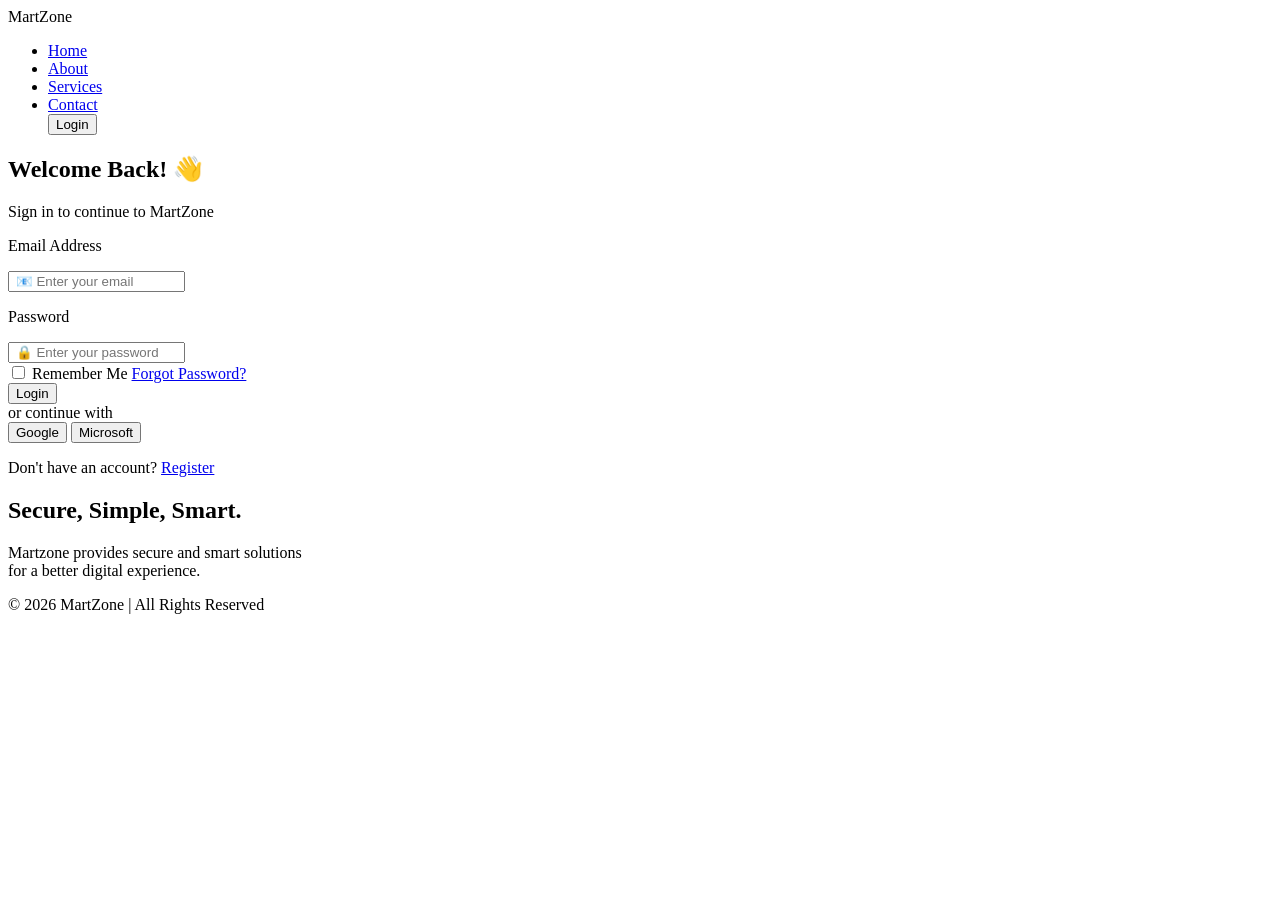
==== project-2/index.html @ e75144cb "html done" ====
<!DOCTYPE html>
<html lang="en">
<head>
    <meta charset="UTF-8">
    <meta name="viewport" content="width=device-width, initial-scale=1.0">
    <link rel="stylesheet" href="style.css">
    <title>Document</title>
</head>
<body>
    <nav>
        <div class="logo">
            MartZone
        </div>
    <ul class="menu">
        <li><a href="#">Home</a></li>
        <li><a href="#">About</a></li>
        <li><a href="#">Services</a></li>
        <li><a href="#">Contact</a></li>
        <button class="login-box">Login</button>
    </ul>
    </nav>
    <div class="login-box">
        <div class="profile-icon"></div>
        <h2>Welcome Back! &#128075;</h2>
        <p>Sign in to continue to MartZone</p>
        <form action="">
            <p>Email Address</p>
            <input type="email" placeholder=" 📧 Enter your email">
            <p>Password</p>
            <input type="password" placeholder=" 🔒 Enter your password">
            <div class="options">
                <label>
                    <input type="checkbox">
                    Remember Me
                </label>
                <a href="#">Forgot Password?</a>
            </div>
            <button type="submit">Login</button>
            <div class="divider">
                <span>or continue with</span>
            </div>
            <button class="google">Google</button>
            <button class="microsoft">Microsoft</button>
            <p class="signup">
                Don't have an account?
                <a href="#">Register</a>
            </p>
        </form>
    </div>
    <div class="right-section">
        <div class="illustration">

        </div>
    <h2>Secure, Simple, Smart.</h2>
    <p>
        Martzone provides secure and smart solutions <br>
        for a better digital experience.
    </p>
    <div class="dots">
        <div class="dot"></div>
        <div class="dot acive"></div>
        <div class="dot"></div>
        <div class="dot"></div>
    </div>
    </div>
    <footer>
        &copy; 2026 MartZone | All Rights Reserved
    </footer>
</body>
</html>
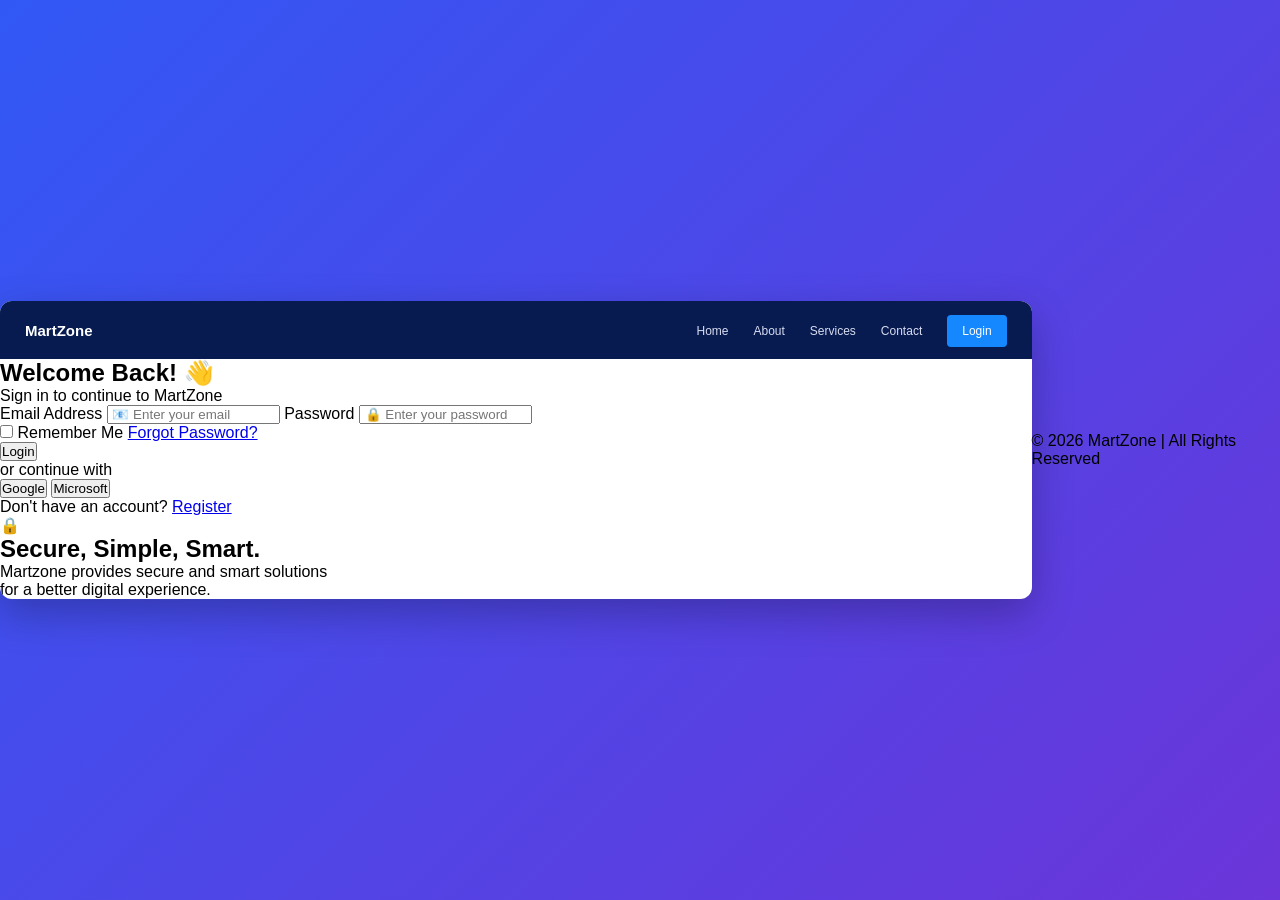
==== commit 38a3ae2e: "assignment 2" ====
--- a/project-2/index.html
+++ b/project-2/index.html
@@ -4,9 +4,10 @@
     <meta charset="UTF-8">
     <meta name="viewport" content="width=device-width, initial-scale=1.0">
     <link rel="stylesheet" href="style.css">
-    <title>Document</title>
+    <title>Martzone - Login</title>
 </head>
 <body>
+    <div class="container">
     <nav>
         <div class="logo">
             MartZone
@@ -16,40 +17,42 @@
         <li><a href="#">About</a></li>
         <li><a href="#">Services</a></li>
         <li><a href="#">Contact</a></li>
-        <button class="login-box">Login</button>
+        <li><a href="#" class="active">Login</a></li>
     </ul>
     </nav>
-    <div class="login-box">
-        <div class="profile-icon"></div>
+    <div class="content">
+        <div class="login-section">
         <h2>Welcome Back! &#128075;</h2>
-        <p>Sign in to continue to MartZone</p>
-        <form action="">
-            <p>Email Address</p>
-            <input type="email" placeholder=" 📧 Enter your email">
-            <p>Password</p>
-            <input type="password" placeholder=" 🔒 Enter your password">
+        <p class="subtitle">Sign in to continue to MartZone</p>
+        <form>
+            <label>Email Address</label>
+            <input type="email" placeholder=" 📧 Enter your email" required>
+            <label>Password</label>
+            <input type="password" placeholder=" 🔒 Enter your password" required>
             <div class="options">
-                <label>
+                <label class="remember">
                     <input type="checkbox">
                     Remember Me
                 </label>
                 <a href="#">Forgot Password?</a>
             </div>
-            <button type="submit">Login</button>
+            <button type="submit" class="login-button">Login</button>
             <div class="divider">
                 <span>or continue with</span>
             </div>
-            <button class="google">Google</button>
-            <button class="microsoft">Microsoft</button>
+            <div class="social-buttons">
+            <button type="button" class="social">Google</button>
+            <button type="button" class="social">Microsoft</button>
+            </div>
             <p class="signup">
                 Don't have an account?
                 <a href="#">Register</a>
             </p>
         </form>
     </div>
-    <div class="right-section">
+    <div class="welcome-section">
         <div class="illustration">
-
+            &#128274;
         </div>
     <h2>Secure, Simple, Smart.</h2>
     <p>
@@ -57,12 +60,13 @@
         for a better digital experience.
     </p>
     <div class="dots">
-        <div class="dot"></div>
-        <div class="dot acive"></div>
-        <div class="dot"></div>
-        <div class="dot"></div>
+        <span class="active-dot"></span>
+        <span></span>
+        <span></span>
     </div>
     </div>
+</div>
+</div>
     <footer>
         &copy; 2026 MartZone | All Rights Reserved
     </footer>
--- a/project-2/style.css
+++ b/project-2/style.css
@@ -0,0 +1,64 @@
+*{
+    margin: 0;
+    padding: 0;
+    box-sizing: border-box;
+}
+
+body{
+    background: linear-gradient(135deg,#3158f5,#6b35d9);
+    min-height: 100vh;
+    font-family: Arial, Helvetica, sans-serif;
+    display: flex;
+    justify-content: center;
+    align-items: center;
+}
+
+.container{
+    width: 90%;
+    max-width: 1100px;
+    background: white;
+    border-radius: 12px;
+    overflow: hidden;
+    box-shadow: 0 15px 40px rgba(0,0,0,0.25);
+}
+
+nav{
+    height: 58px;
+    background: #071b50;
+    display: flex;
+    justify-content: space-between;
+    align-items: center;
+    padding: 0 25px;
+}
+
+.logo{
+    color: white;
+    font-size: 15px;
+    font-weight: bold;
+}
+
+.menu{
+    list-style: none;
+    display: flex;
+    align-items: center;
+    gap: 25px;
+}
+
+.menu li a{
+    text-decoration: none;
+    color: #d7dcf0;
+    font-size: 12px;
+    transition: 0.3s;
+}
+
+.menu li a:hover{
+    color: white;
+}
+
+.menu li .active{
+    background: #1688ff;
+    color: white;
+    padding: 9px 15px;
+    border-radius: 4px;
+}
+
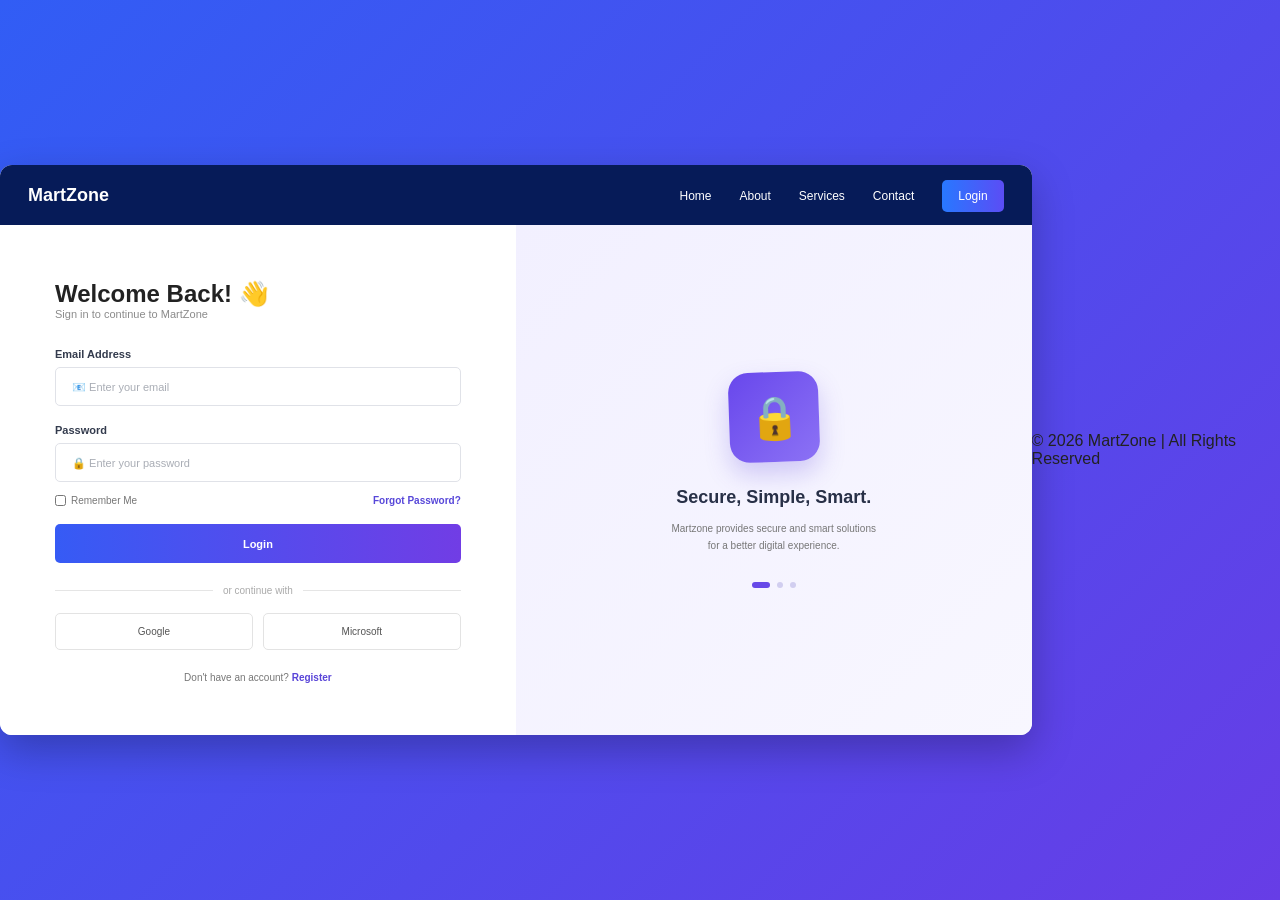
==== commit 946b2127: "css form validation" ====
--- a/project-2/index.html
+++ b/project-2/index.html
@@ -24,9 +24,9 @@
         <div class="login-section">
         <h2>Welcome Back! &#128075;</h2>
         <p class="subtitle">Sign in to continue to MartZone</p>
-        <form>
+        <form onsubmit="return validateForm()">
             <label>Email Address</label>
-            <input type="email" placeholder=" 📧 Enter your email" required>
+            <input id="email1" type="email" placeholder=" 📧 Enter your email" required>
             <label>Password</label>
             <input type="password" placeholder=" 🔒 Enter your password" required>
             <div class="options">
@@ -67,8 +67,22 @@
     </div>
 </div>
 </div>
+
     <footer>
         &copy; 2026 MartZone | All Rights Reserved
     </footer>
+
+<script>
+    function validateForm(){
+    let email =  document.getElementById("email1").value;
+    let pattern = /^[^\s@]+@[^\s@]+\.[^\s@]+$/;
+    if(!pattern.test(email)){
+        alert("Enter a valid email address now");
+        return false;
+    }
+    alert("Login successful!!!!");
+    return true;
+}
+</script>
 </body>
-</html>+</html>
--- a/project-2/style.css
+++ b/project-2/style.css
@@ -1,64 +1,410 @@
-*{
+* {
     margin: 0;
     padding: 0;
     box-sizing: border-box;
 }
 
-body{
-    background: linear-gradient(135deg,#3158f5,#6b35d9);
+body {
+    font-family: Arial, Helvetica, sans-serif;
     min-height: 100vh;
-    font-family: Arial, Helvetica, sans-serif;
+    background: linear-gradient(135deg, #315df5, #673de6);
     display: flex;
     justify-content: center;
     align-items: center;
-}
-
-.container{
+    color: #222;
+}
+
+
+
+
+.container {
     width: 90%;
     max-width: 1100px;
-    background: white;
+    background: #ffffff;
     border-radius: 12px;
     overflow: hidden;
-    box-shadow: 0 15px 40px rgba(0,0,0,0.25);
-}
-
-nav{
-    height: 58px;
-    background: #071b50;
-    display: flex;
+    box-shadow: 0 15px 40px rgba(0, 0, 0, 0.25);
+}
+
+
+
+
+nav {
+    height: 60px;
+    background: #061b58;
+    display: flex;
+    align-items: center;
     justify-content: space-between;
-    align-items: center;
-    padding: 0 25px;
-}
-
-.logo{
+    padding: 0 28px;
+}
+
+.logo {
     color: white;
-    font-size: 15px;
+    font-size: 18px;
     font-weight: bold;
-}
-
-.menu{
+    display: flex;
+    align-items: center;
+    gap: 7px;
+}
+
+.menu {
     list-style: none;
     display: flex;
     align-items: center;
-    gap: 25px;
-}
-
-.menu li a{
+    gap: 28px;
+}
+
+.menu li {
+    display: inline-block;
+}
+
+.menu a {
     text-decoration: none;
-    color: #d7dcf0;
+    color: #ffffff;
     font-size: 12px;
     transition: 0.3s;
 }
 
-.menu li a:hover{
+.menu a:hover {
+    color: #8da8ff;
+}
+
+.menu .active {
+    background: linear-gradient(90deg, #2878ff, #5b4df5);
+    padding: 9px 16px;
+    border-radius: 5px;
+}
+
+
+
+
+.content {
+    display: flex;
+    min-height: 510px;
+}
+
+
+
+
+.login-section {
+    width: 50%;
+    background: #ffffff;
+    padding: 55px 55px 35px;
+}
+
+.login-section h1 {
+    font-size: 21px;
+    color: #17233f;
+    margin-bottom: 8px;
+}
+
+.subtitle {
+    font-size: 11px;
+    color: #8b8b8b;
+    margin-bottom: 28px;
+}
+
+
+
+
+form {
+    width: 100%;
+}
+
+form > label {
+    display: block;
+    font-size: 11px;
+    font-weight: 600;
+    color: #333b4d;
+    margin-bottom: 7px;
+}
+
+input[type="email"],
+input[type="password"] {
+    width: 100%;
+    height: 39px;
+    border: 1px solid #e0e2e8;
+    border-radius: 5px;
+    padding: 0 13px;
+    font-size: 11px;
+    outline: none;
+    margin-bottom: 18px;
+    transition: 0.3s;
+    background: #fff;
+}
+
+input[type="email"]:focus,
+input[type="password"]:focus {
+    border-color: #5265ed;
+    box-shadow: 0 0 0 2px rgba(82, 101, 237, 0.1);
+}
+
+input::placeholder {
+    color: #a9adb5;
+}
+
+
+
+.options {
+    display: flex;
+    justify-content: space-between;
+    align-items: center;
+    margin-top: -5px;
+    margin-bottom: 18px;
+    font-size: 10px;
+}
+
+.remember {
+    display: flex;
+    align-items: center;
+    gap: 5px;
+    color: #777;
+}
+
+.remember input {
+    width: 11px;
+    height: 11px;
+}
+
+.options a {
+    color: #5747d9;
+    text-decoration: none;
+    font-weight: 600;
+}
+
+.options a:hover {
+    text-decoration: underline;
+}
+
+
+
+
+.login-button {
+    width: 100%;
+    height: 39px;
+    border: none;
+    border-radius: 5px;
+    background: linear-gradient(90deg, #365bf5, #713de5);
     color: white;
-}
-
-.menu li .active{
-    background: #1688ff;
-    color: white;
-    padding: 9px 15px;
-    border-radius: 4px;
-}
-
+    font-size: 11px;
+    font-weight: 600;
+    cursor: pointer;
+    transition: 0.3s;
+}
+
+.login-button:hover {
+    transform: translateY(-1px);
+    box-shadow: 0 5px 15px rgba(76, 72, 220, 0.3);
+}
+
+
+
+
+.divider {
+    display: flex;
+    align-items: center;
+    gap: 10px;
+    margin: 22px 0 17px;
+    color: #aaa;
+    font-size: 10px;
+}
+
+.divider::before,
+.divider::after {
+    content: "";
+    height: 1px;
+    background: #e5e5e5;
+    flex: 1;
+}
+
+.divider span {
+    white-space: nowrap;
+}
+
+
+
+
+.social-buttons {
+    display: flex;
+    gap: 10px;
+}
+
+.social {
+    width: 50%;
+    height: 37px;
+    background: #ffffff;
+    border: 1px solid #e3e3e3;
+    border-radius: 5px;
+    color: #555;
+    font-size: 10px;
+    cursor: pointer;
+    transition: 0.3s;
+}
+
+.social:hover {
+    background: #f7f7ff;
+    border-color: #b9b5f5;
+}
+
+
+
+
+.signup {
+    text-align: center;
+    margin-top: 22px;
+    font-size: 10px;
+    color: #777;
+}
+
+.signup a {
+    color: #5945d8;
+    font-weight: 600;
+    text-decoration: none;
+}
+
+.signup a:hover {
+    text-decoration: underline;
+}
+
+
+
+
+.welcome-section {
+    width: 50%;
+    background: linear-gradient(135deg, #f2f0ff, #f8f7ff);
+    display: flex;
+    flex-direction: column;
+    justify-content: center;
+    align-items: center;
+    text-align: center;
+    padding: 40px;
+    position: relative;
+}
+
+
+
+.illustration {
+    width: 90px;
+    height: 90px;
+    border-radius: 20px;
+    background: linear-gradient(135deg, #6847ec, #8c72f5);
+    display: flex;
+    justify-content: center;
+    align-items: center;
+    font-size: 42px;
+    margin-bottom: 25px;
+    box-shadow: 0 12px 25px rgba(95, 70, 220, 0.25);
+    transform: rotate(-2deg);
+}
+
+
+
+
+.welcome-section h2 {
+    font-size: 18px;
+    color: #283047;
+    margin-bottom: 12px;
+}
+
+.welcome-section p {
+    max-width: 260px;
+    font-size: 10px;
+    line-height: 1.7;
+    color: #777;
+}
+
+
+
+
+.dots {
+    display: flex;
+    gap: 7px;
+    margin-top: 28px;
+}
+
+.dots span {
+    width: 6px;
+    height: 6px;
+    background: #d1cef0;
+    border-radius: 50%;
+}
+
+.dots .active-dot {
+    width: 18px;
+    border-radius: 5px;
+    background: #6749e8;
+}
+
+
+
+
+@media (max-width: 850px) {
+
+    .container {
+        width: 94%;
+    }
+
+    nav {
+        padding: 0 18px;
+    }
+
+    .menu {
+        gap: 14px;
+    }
+
+    .menu a {
+        font-size: 10px;
+    }
+
+    .login-section {
+        padding: 40px 35px;
+    }
+
+    .welcome-section {
+        padding: 25px;
+    }
+}
+
+
+@media (max-width: 650px) {
+
+    body {
+        padding: 20px 0;
+    }
+
+    .container {
+        width: 92%;
+    }
+
+    nav {
+        height: auto;
+        padding: 15px;
+        flex-direction: column;
+        gap: 15px;
+    }
+
+    .menu {
+        gap: 12px;
+        flex-wrap: wrap;
+        justify-content: center;
+    }
+
+    .content {
+        flex-direction: column;
+    }
+
+    .login-section,
+    .welcome-section {
+        width: 100%;
+    }
+
+    .login-section {
+        padding: 35px 25px;
+    }
+
+    .welcome-section {
+        min-height: 300px;
+        padding: 35px 20px;
+    }
+}
+
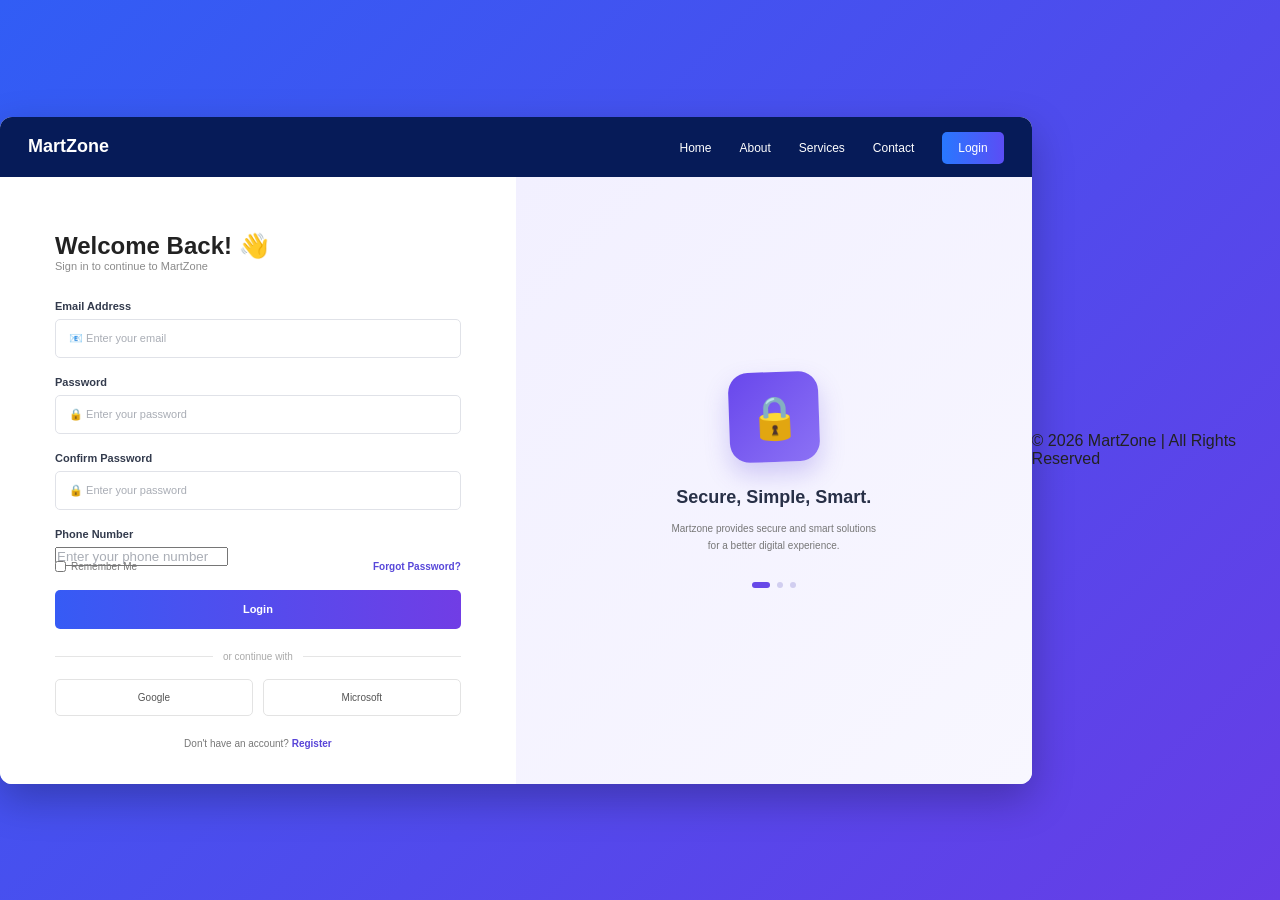
==== commit aae573dc: "validation" ====
--- a/project-2/index.html
+++ b/project-2/index.html
@@ -1,3 +1,4 @@
+
 <!DOCTYPE html>
 <html lang="en">
 <head>
@@ -5,84 +6,87 @@
     <meta name="viewport" content="width=device-width, initial-scale=1.0">
     <link rel="stylesheet" href="style.css">
     <title>Martzone - Login</title>
+    <script src="script.js" defer></script>
 </head>
 <body>
     <div class="container">
-    <nav>
-        <div class="logo">
-            MartZone
+        <nav>
+            <div class="logo">
+                MartZone
+            </div>
+            <ul class="menu">
+                <li><a href="#">Home</a></li>
+                <li><a href="#">About</a></li>
+                <li><a href="#">Services</a></li>
+                <li><a href="#">Contact</a></li>
+                <li><a href="#" class="active">Login</a></li>
+            </ul>
+        </nav>
+
+        <div class="content">
+            <div class="login-section">
+                <h2>Welcome Back! &#128075;</h2>
+                <p class="subtitle">Sign in to continue to MartZone</p>
+
+                <form onsubmit="return validateForm()">
+                    <label for="email">Email Address</label>
+                    <input id="email" type="email" placeholder="📧 Enter your email" >
+
+                    <label for="password">Password</label>
+                    <input id="password" type="password" placeholder="🔒 Enter your password" >
+
+                    <label for="password1">Confirm Password</label>
+                    <input id="password1" type="password" placeholder="🔒 Enter your password" >
+
+                    <label for="number">Phone Number</label>
+                    <input id="number" type="tel" placeholder="Enter your phone number" >
+
+                    <div class="options">
+                        <label class="remember">
+                            <input type="checkbox">
+                            Remember Me
+                        </label>
+                        <a href="#">Forgot Password?</a>
+                    </div>
+
+                    <button type="submit" class="login-button">Login</button>
+
+                    <div class="divider">
+                        <span>or continue with</span>
+                    </div>
+
+                    <div class="social-buttons">
+                        <button type="button" class="social">Google</button>
+                        <button type="button" class="social">Microsoft</button>
+                    </div>
+
+                    <p class="signup">
+                        Don't have an account?
+                        <a href="#">Register</a>
+                    </p>
+                </form>
+            </div>
+
+            <div class="welcome-section">
+                <div class="illustration">
+                    &#128274;
+                </div>
+                <h2>Secure, Simple, Smart.</h2>
+                <p>
+                    Martzone provides secure and smart solutions <br>
+                    for a better digital experience.
+                </p>
+                <div class="dots">
+                    <span class="active-dot"></span>
+                    <span></span>
+                    <span></span>
+                </div>
+            </div>
         </div>
-    <ul class="menu">
-        <li><a href="#">Home</a></li>
-        <li><a href="#">About</a></li>
-        <li><a href="#">Services</a></li>
-        <li><a href="#">Contact</a></li>
-        <li><a href="#" class="active">Login</a></li>
-    </ul>
-    </nav>
-    <div class="content">
-        <div class="login-section">
-        <h2>Welcome Back! &#128075;</h2>
-        <p class="subtitle">Sign in to continue to MartZone</p>
-        <form onsubmit="return validateForm()">
-            <label>Email Address</label>
-            <input id="email1" type="email" placeholder=" 📧 Enter your email" required>
-            <label>Password</label>
-            <input type="password" placeholder=" 🔒 Enter your password" required>
-            <div class="options">
-                <label class="remember">
-                    <input type="checkbox">
-                    Remember Me
-                </label>
-                <a href="#">Forgot Password?</a>
-            </div>
-            <button type="submit" class="login-button">Login</button>
-            <div class="divider">
-                <span>or continue with</span>
-            </div>
-            <div class="social-buttons">
-            <button type="button" class="social">Google</button>
-            <button type="button" class="social">Microsoft</button>
-            </div>
-            <p class="signup">
-                Don't have an account?
-                <a href="#">Register</a>
-            </p>
-        </form>
     </div>
-    <div class="welcome-section">
-        <div class="illustration">
-            &#128274;
-        </div>
-    <h2>Secure, Simple, Smart.</h2>
-    <p>
-        Martzone provides secure and smart solutions <br>
-        for a better digital experience.
-    </p>
-    <div class="dots">
-        <span class="active-dot"></span>
-        <span></span>
-        <span></span>
-    </div>
-    </div>
-</div>
-</div>
 
     <footer>
         &copy; 2026 MartZone | All Rights Reserved
     </footer>
-
-<script>
-    function validateForm(){
-    let email =  document.getElementById("email1").value;
-    let pattern = /^[^\s@]+@[^\s@]+\.[^\s@]+$/;
-    if(!pattern.test(email)){
-        alert("Enter a valid email address now");
-        return false;
-    }
-    alert("Login successful!!!!");
-    return true;
-}
-</script>
 </body>
 </html>
